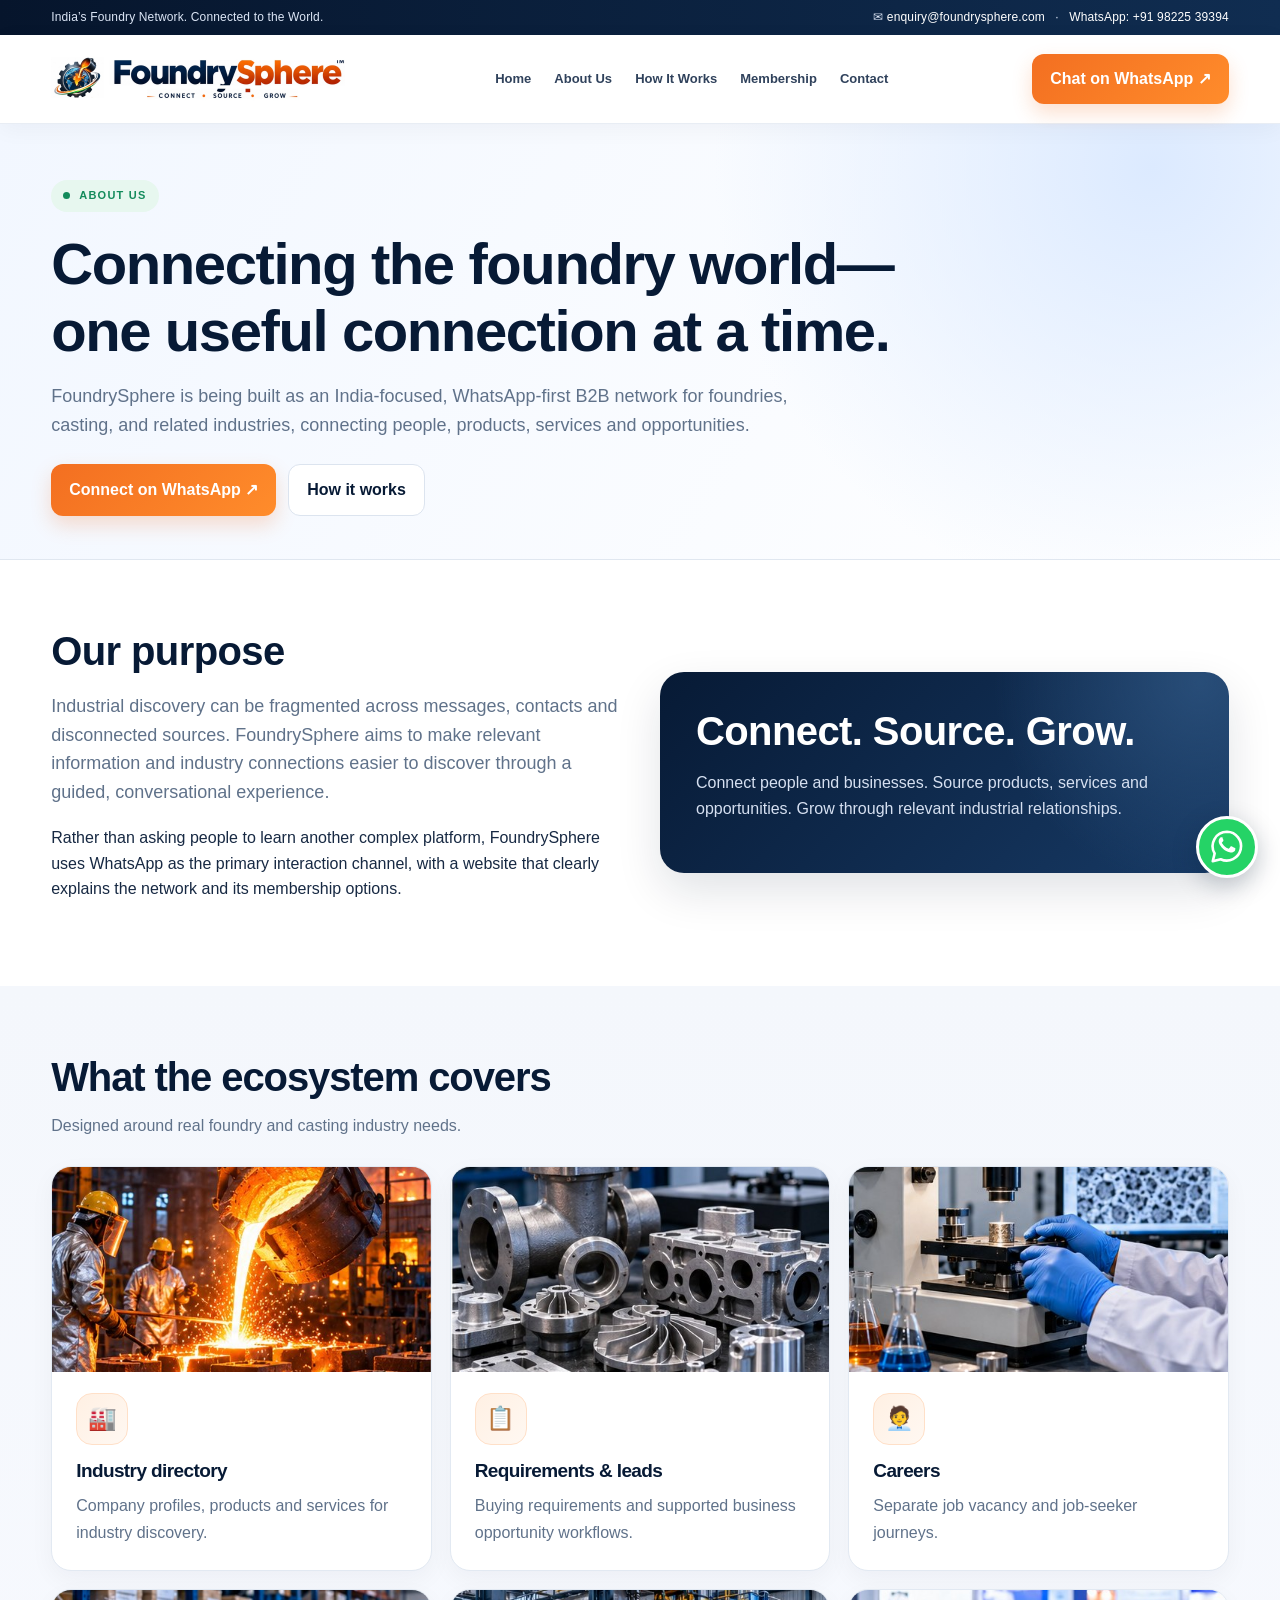
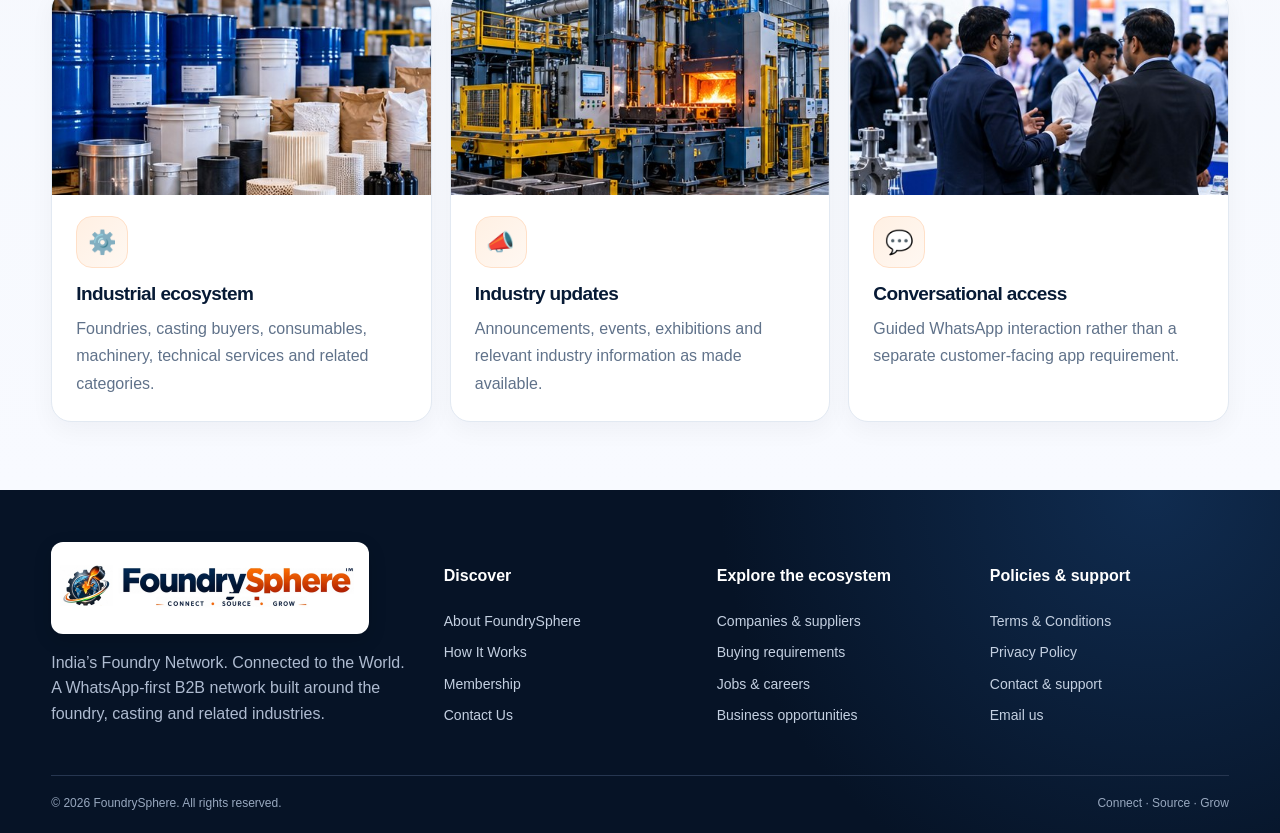
==== about.html @ cd58b41c "Add files via upload Upload website pages and styles" ====
<!doctype html>
<html lang="en">
<head>
<meta charset="utf-8"><meta name="viewport" content="width=device-width,initial-scale=1">
<meta name="theme-color" content="#0a1830">
<title>About Us | FoundrySphere</title><meta name="description" content="Learn about FoundrySphere’s purpose and WhatsApp-first industrial network."><link rel="stylesheet" href="styles.css"></head><body>
<div class="topline"><div class="wrap"><span>India’s Foundry Network. Connected to the World.</span><span>✉ <a href="mailto:enquiry@foundrysphere.com">enquiry@foundrysphere.com</a> &nbsp; · &nbsp; <a href="https://wa.me/919822539394" target="_blank" rel="noopener">WhatsApp: +91 98225 39394</a></span></div></div>
<header class="header"><div class="wrap navrow">
<a class="brand" href="index.html" aria-label="FoundrySphere home"><img class="brand-logo" src="assets/foundrysphere-header-logo.jpg" alt="FoundrySphere — Connect · Source · Grow"></a>
<button class="menu-toggle" aria-label="Open navigation menu" aria-expanded="false">☰ Menu</button>
<nav class="navlinks" aria-label="Main navigation">
<a href="index.html">Home</a><a href="about.html">About Us</a><a href="how-it-works.html">How It Works</a><a href="membership.html">Membership</a><a href="contact.html">Contact</a>
</nav><div class="navactions"><a class="button button-primary" href="https://wa.me/919822539394" target="_blank" rel="noopener">Chat on WhatsApp ↗</a></div>
</div></header>

<main><section class="page-hero"><div class="wrap"><span class="eyebrow">About us</span><h1>Connecting the foundry world—one useful connection at a time.</h1><p>FoundrySphere is being built as an India-focused, WhatsApp-first B2B network for foundries, casting, and related industries, connecting people, products, services and opportunities.</p><div class="hero-ctas"><a class="button button-primary" href="https://wa.me/919822539394" target="_blank" rel="noopener">Connect on WhatsApp ↗</a><a class="button button-light" href="how-it-works.html">How it works</a></div></div></section>
<section class="section"><div class="wrap split"><div><h2>Our purpose</h2><p class="section-intro">Industrial discovery can be fragmented across messages, contacts and disconnected sources. FoundrySphere aims to make relevant information and industry connections easier to discover through a guided, conversational experience.</p><p>Rather than asking people to learn another complex platform, FoundrySphere uses WhatsApp as the primary interaction channel, with a website that clearly explains the network and its membership options.</p></div><div class="callout"><h2>Connect. Source. Grow.</h2><p>Connect people and businesses. Source products, services and opportunities. Grow through relevant industrial relationships.</p></div></div></section>
<section class="section alt"><div class="wrap"><div class="section-head"><div><h2>What the ecosystem covers</h2><p>Designed around real foundry and casting industry needs.</p></div></div><div class="cards"><article class="card card-with-photo"><img class="card-photo" src="assets/category-foundry.jpg" alt="Foundry and casting production" loading="lazy"><div class="card-icon">🏭</div><h3>Industry directory</h3><p>Company profiles, products and services for industry discovery.</p></article><article class="card card-with-photo"><img class="card-photo" src="assets/category-castings.jpg" alt="Metal castings and industrial products" loading="lazy"><div class="card-icon">📋</div><h3>Requirements & leads</h3><p>Buying requirements and supported business opportunity workflows.</p></article><article class="card card-with-photo"><img class="card-photo" src="assets/category-laboratory.jpg" alt="Technical work in a laboratory" loading="lazy"><div class="card-icon">🧑‍💼</div><h3>Careers</h3><p>Separate job vacancy and job-seeker journeys.</p></article><article class="card card-with-photo"><img class="card-photo" src="assets/category-consumables.jpg" alt="Foundry consumables and industrial materials" loading="lazy"><div class="card-icon">⚙️</div><h3>Industrial ecosystem</h3><p>Foundries, casting buyers, consumables, machinery, technical services and related categories.</p></article><article class="card card-with-photo"><img class="card-photo" src="assets/category-machinery.jpg" alt="Modern foundry industry" loading="lazy"><div class="card-icon">📣</div><h3>Industry updates</h3><p>Announcements, events, exhibitions and relevant industry information as made available.</p></article><article class="card card-with-photo"><img class="card-photo" src="assets/category-networking.jpg" alt="Industry professionals meeting" loading="lazy"><div class="card-icon">💬</div><h3>Conversational access</h3><p>Guided WhatsApp interaction rather than a separate customer-facing app requirement.</p></article></div></div></section></main>

<footer class="footer"><div class="wrap"><div class="footer-grid">
<div><a class="brand" href="index.html"><img class="brand-logo brand-logo-footer" src="assets/foundrysphere-header-logo.jpg" alt="FoundrySphere — Connect · Source · Grow"></a><p>India’s Foundry Network. Connected to the World. A WhatsApp-first B2B network built around the foundry, casting and related industries.</p></div>
<div><h4>Discover</h4><div class="footer-links"><a href="about.html">About FoundrySphere</a><a href="how-it-works.html">How It Works</a><a href="membership.html">Membership</a><a href="contact.html">Contact Us</a></div></div>
<div><h4>Explore the ecosystem</h4><div class="footer-links"><a href="how-it-works.html#companies">Companies & suppliers</a><a href="how-it-works.html#requirements">Buying requirements</a><a href="how-it-works.html#jobs">Jobs & careers</a><a href="how-it-works.html#opportunities">Business opportunities</a></div></div>
<div><h4>Policies & support</h4><div class="footer-links"><a href="terms.html">Terms & Conditions</a><a href="privacy.html">Privacy Policy</a><a href="contact.html">Contact & support</a><a href="mailto:enquiry@foundrysphere.com">Email us</a></div></div>
</div><div class="footer-bottom"><span>© <span data-year>2026</span> FoundrySphere. All rights reserved.</span><span>Connect · Source · Grow</span></div></div></footer>
<script src="script.js"></script>
</body></html>
---- styles.css ----
:root{--navy:#0a1830;--navy2:#11284a;--orange:#f47721;--orange2:#ff9a3d;--ink:#1b2940;--muted:#65738a;--paper:#f5f7fb;--white:#fff;--line:#dfe6ef;--green:#138b5b;--shadow:0 18px 50px rgba(8,26,54,.12)}
*{box-sizing:border-box}html{scroll-behavior:smooth}body{margin:0;font-family:Inter,ui-sans-serif,system-ui,-apple-system,"Segoe UI",Arial,sans-serif;color:var(--ink);line-height:1.6;background:#fff}a{color:inherit;text-decoration:none}img{max-width:100%;display:block}button,.button{font:inherit;cursor:pointer;border:0;border-radius:999px;padding:12px 19px;font-weight:750;display:inline-flex;align-items:center;justify-content:center;gap:9px;transition:.2s}button:hover,.button:hover{transform:translateY(-1px)}.button-primary{background:var(--orange);color:#fff;box-shadow:0 8px 20px #f4772133}.button-dark{background:var(--navy);color:#fff}.button-light{border:1px solid #d5deea;color:var(--navy);background:#fff}.wrap{width:min(1160px,92%);margin:auto}.topline{background:var(--navy);color:#dce6f6;font-size:13px;padding:8px 0}.topline .wrap{display:flex;justify-content:space-between;gap:14px;flex-wrap:wrap}.topline a{color:#fff}.header{position:sticky;top:0;z-index:30;background:#ffffffee;backdrop-filter:blur(14px);border-bottom:1px solid #e8edf4}.navrow{min-height:78px;display:flex;align-items:center;justify-content:space-between;gap:24px}.brand{display:flex;align-items:center;gap:12px;min-width:220px}.brandmark{width:44px;height:44px;border-radius:13px;background:linear-gradient(135deg,var(--navy),#264b79);display:grid;place-items:center;color:#fff;font-size:22px;border:2px solid var(--orange);box-shadow:0 4px 12px #0a183022}.brandname{font-weight:900;font-size:22px;letter-spacing:-.7px;color:var(--navy);line-height:1.1}.brandname span{color:var(--orange)}.brandtag{font-size:10px;color:#69788c;letter-spacing:1.2px;font-weight:800;margin-top:5px}.navlinks{display:flex;align-items:center;gap:23px;font-size:14px;font-weight:700;color:#30425c}.navlinks a:hover,.navlinks a.active{color:var(--orange)}.navactions{display:flex;align-items:center;gap:10px}.menu-toggle{display:none;background:var(--paper);color:var(--navy);padding:10px 13px}.hero{padding:28px 0 64px;background:radial-gradient(circle at 5% 15%,#eaf2ff,transparent 35%),linear-gradient(180deg,#f8fbff,#fff)}.hero-banner{border-radius:24px;overflow:hidden;box-shadow:var(--shadow);background:var(--navy)}.hero-banner img{width:100%;aspect-ratio:2.2/1;object-fit:cover}.hero-copy{padding:42px 0 0;max-width:850px}.eyebrow{display:inline-flex;align-items:center;gap:9px;color:var(--green);background:#e7f7ef;padding:7px 12px;border-radius:99px;font-size:12px;letter-spacing:1.1px;font-weight:900;text-transform:uppercase}.eyebrow:before{content:"";width:7px;height:7px;background:var(--green);border-radius:50%}h1,h2,h3{line-height:1.16;letter-spacing:-.6px;color:var(--navy)}h1{font-size:clamp(36px,5vw,58px);margin:18px 0}h2{font-size:clamp(28px,3.5vw,40px);margin:0 0 13px}h3{font-size:21px;margin:0 0 10px}.hero-copy p,.section-intro{font-size:18px;color:var(--muted);max-width:760px}.hero-ctas{display:flex;gap:12px;flex-wrap:wrap;margin-top:24px}.section{padding:76px 0}.section.alt{background:var(--paper)}.section-head{display:flex;justify-content:space-between;align-items:end;gap:25px;margin-bottom:30px}.section-head p{max-width:670px;color:var(--muted);margin:0}.cards{display:grid;grid-template-columns:repeat(3,1fr);gap:18px}.card{border:1px solid var(--line);border-radius:18px;padding:25px;background:#fff;box-shadow:0 6px 24px #0a183008}.card p{color:var(--muted);margin:0}.card-icon{width:48px;height:48px;border-radius:14px;background:#fff1e6;color:var(--orange);display:grid;place-items:center;font-size:23px;margin-bottom:17px}.card .more{display:inline-block;color:var(--orange);font-weight:800;margin-top:17px}.steps{display:grid;grid-template-columns:repeat(4,1fr);gap:14px}.step{padding:23px;border-radius:17px;background:#fff;border:1px solid var(--line)}.stepno{width:34px;height:34px;border-radius:50%;display:grid;place-items:center;background:var(--navy);color:#fff;font-weight:900;margin-bottom:15px}.split{display:grid;grid-template-columns:1fr 1fr;gap:40px;align-items:center}.feature-list{list-style:none;padding:0;margin:20px 0;display:grid;gap:12px}.feature-list li{display:flex;gap:11px;align-items:flex-start}.tick{color:var(--green);font-weight:900}.callout{border-radius:22px;background:linear-gradient(135deg,var(--navy),#1d3c66);color:#fff;padding:36px;position:relative;overflow:hidden}.callout h2,.callout h3{color:#fff}.callout p{color:#d6e0f1}.callout .button{margin-top:12px}.pill-row{display:flex;gap:9px;flex-wrap:wrap;margin:20px 0}.pill{background:#edf2f8;border:1px solid #dfe6ef;border-radius:99px;padding:7px 12px;color:#354761;font-size:13px;font-weight:750}.page-hero{background:linear-gradient(135deg,#eff5ff,#fff);padding:58px 0 44px;border-bottom:1px solid var(--line)}.page-hero p{color:var(--muted);font-size:18px;max-width:760px}.content{max-width:900px;margin:auto;padding:52px 0 80px}.content h2{font-size:26px;margin-top:32px}.content h3{font-size:19px;margin-top:22px}.content p,.content li{color:#485970}.content li{margin:7px 0}.notice{background:#fff8ef;border:1px solid #ffdfbd;padding:16px 18px;border-radius:12px;color:#70441e}.contact-grid{display:grid;grid-template-columns:1.1fr .9fr;gap:24px}.form-card,.contact-card{border:1px solid var(--line);border-radius:18px;padding:26px;background:#fff}.field{display:grid;gap:7px;margin-bottom:16px}.field label{font-weight:750;font-size:14px;color:var(--navy)}.field input,.field textarea,.field select{font:inherit;border:1px solid #d5deea;border-radius:10px;padding:12px 13px;width:100%;background:#fff}.field textarea{min-height:125px;resize:vertical}.contact-item{padding:15px 0;border-bottom:1px solid var(--line)}.contact-item:last-child{border:0}.contact-item strong{display:block;color:var(--navy)}.footer{background:#071326;color:#d5dfef;padding:48px 0 20px}.footer-grid{display:grid;grid-template-columns:1.5fr 1fr 1fr 1fr;gap:30px}.footer h3,.footer h4{color:#fff}.footer p{color:#aebbd0}.footer-links{display:grid;gap:9px;font-size:14px}.footer-links a:hover{color:var(--orange2)}.footer-bottom{border-top:1px solid #263650;margin-top:32px;padding-top:18px;display:flex;justify-content:space-between;gap:15px;flex-wrap:wrap;font-size:12px;color:#98a8bf}.whatsapp-float{position:fixed;z-index:40;right:20px;bottom:20px;background:#128c58;color:#fff;border-radius:999px;padding:13px 17px;box-shadow:0 10px 30px #07132640;font-weight:850;display:flex;align-items:center;gap:9px}.whatsapp-float .wa-icon{width:25px;height:25px;border:2px solid #fff;border-radius:50%;display:grid;place-items:center;font-size:13px}.small{font-size:13px;color:var(--muted)}.price-note{font-size:13px;color:var(--muted);margin-top:15px}.legal-date{font-weight:750;color:var(--navy);margin:15px 0 24px}
@media(max-width:980px){.navlinks{gap:13px}.navactions .button-light{display:none}.cards{grid-template-columns:repeat(2,1fr)}.steps{grid-template-columns:repeat(2,1fr)}.footer-grid{grid-template-columns:repeat(2,1fr)}}
@media(max-width:760px){.topline .wrap{justify-content:center}.navrow{min-height:68px}.menu-toggle{display:inline-flex}.navlinks{display:none;position:absolute;left:0;right:0;top:68px;padding:18px 4%;background:#fff;border-bottom:1px solid var(--line);box-shadow:var(--shadow);flex-direction:column;align-items:stretch;gap:0}.navlinks.open{display:flex}.navlinks a{padding:12px 4px;border-bottom:1px solid #edf1f6}.navactions .button-primary{padding:10px 12px;font-size:12px}.brandname{font-size:19px}.brandmark{width:38px;height:38px}.brandtag{font-size:9px}.hero{padding-top:18px}.hero-banner{border-radius:14px}.hero-banner img{aspect-ratio:1.2/1;object-fit:cover}.hero-copy{padding-top:30px}.section{padding:55px 0}.section-head{display:block}.section-head .button{margin-top:15px}.cards,.steps,.split,.contact-grid{grid-template-columns:1fr}.card{padding:22px}.callout{padding:27px}.footer-grid{grid-template-columns:1fr 1fr;gap:22px}.whatsapp-float{right:12px;bottom:12px;padding:11px 13px}.whatsapp-float .wa-label{display:none}.content{padding:35px 0 60px}.page-hero{padding:42px 0 32px}}
@media(prefers-reduced-motion:reduce){html{scroll-behavior:auto}*{transition:none!important}}


/* FoundrySphere visual refinement — preserves approved copy, policy text and workflows */
:root{--navy:#071a35;--navy2:#0d2b50;--orange:#f36f21;--orange2:#ff9b3c;--ink:#172943;--muted:#60728a;--paper:#f3f6fb;--line:#e0e7f0;--shadow:0 18px 48px rgba(7,26,53,.11)}
body{font-family:Inter,"Segoe UI",Arial,sans-serif;background:#fff;color:var(--ink)}
.wrap{width:min(1200px,92%)}
.topline{background:linear-gradient(90deg,#06152c,#102d51);font-size:12px;letter-spacing:.15px}
.header{background:rgba(255,255,255,.96);box-shadow:0 5px 22px rgba(7,26,53,.045)}
.navrow{min-height:86px;gap:22px}
.brand{min-width:190px;gap:0}
.brand-logo{display:block;width:190px;height:78px;object-fit:contain;object-position:left center;background:#fff}
.brand-logo-footer{width:210px;height:92px;border-radius:8px;margin-bottom:12px}
.navlinks{gap:clamp(12px,1.8vw,25px);font-size:13px}
.navlinks a{position:relative;padding:9px 0}
.navlinks a:hover:after,.navlinks a.active:after{content:"";height:3px;border-radius:4px;background:var(--orange);position:absolute;bottom:0;left:0;right:0}
.button{border-radius:12px;padding:12px 18px;box-shadow:none}
.button-primary{background:linear-gradient(135deg,#f36f21,#ff8c2b);box-shadow:0 9px 20px rgba(243,111,33,.22)}
.button-primary:hover{box-shadow:0 13px 25px rgba(243,111,33,.3)}
.button-light{background:#fff;border-color:#dce4ef}
.hero{padding:26px 0 36px;background:radial-gradient(ellipse at 10% 0%,#e8f1ff 0,transparent 43%),linear-gradient(180deg,#f7faff 0%,#fff 100%)}
.hero-banner{max-width:980px;margin:0 auto;border-radius:20px;overflow:hidden;background:#06152b;box-shadow:0 22px 55px rgba(7,26,53,.17);border:1px solid rgba(255,255,255,.8)}
.hero-banner img{width:100%;height:auto;aspect-ratio:auto;object-fit:contain;max-height:none}
.hero-copy{max-width:940px;margin:0 auto;padding:38px 0 4px}
.hero-copy h1{max-width:850px;font-size:clamp(34px,4.6vw,56px);letter-spacing:-1.6px}
.hero-copy p{max-width:820px;line-height:1.75}
.eyebrow{font-size:11px;letter-spacing:1.25px}
.section{padding:68px 0}
.section.alt{background:linear-gradient(180deg,#f4f7fc,#f8faff)}
.section-head{margin-bottom:27px}
.section-head h2,.dashboard-heading h2{letter-spacing:-1.1px}
.cards{gap:18px}
.card{position:relative;border-radius:20px;padding:26px;border-color:#e2e9f2;box-shadow:0 8px 25px rgba(7,26,53,.045);transition:transform .22s ease,box-shadow .22s ease,border-color .22s ease}
.card:hover{transform:translateY(-4px);box-shadow:0 17px 34px rgba(7,26,53,.10);border-color:#f5bd94}
.card-icon{width:52px;height:52px;border-radius:16px;background:linear-gradient(135deg,#fff0e3,#fff8f2);border:1px solid #ffe0c8}
.card h3{font-size:19px}
.card p{line-height:1.7}
.quick-dashboard{padding:62px 0 70px;background:#fff}
.dashboard-heading{display:flex;align-items:end;justify-content:space-between;gap:28px;margin-bottom:27px}
.dashboard-heading h2{font-size:clamp(28px,3.4vw,40px);margin:13px 0 10px}
.dashboard-heading p{color:var(--muted);max-width:720px;margin:0;line-height:1.7}
.dashboard-grid{display:grid;grid-template-columns:repeat(3,minmax(0,1fr));gap:16px}
.dashboard-tile{min-height:170px;position:relative;display:flex;flex-direction:column;align-items:flex-start;justify-content:flex-start;padding:23px;border:1px solid #e1e8f2;border-radius:18px;background:linear-gradient(145deg,#fff,#f9fbff);box-shadow:0 8px 22px rgba(7,26,53,.045);transition:transform .2s ease,box-shadow .2s ease,border-color .2s ease;overflow:hidden}
.dashboard-tile:before{content:"";position:absolute;left:0;top:0;bottom:0;width:4px;background:var(--orange);opacity:.9}
.dashboard-tile:hover{transform:translateY(-4px);box-shadow:0 17px 32px rgba(7,26,53,.1);border-color:#f6bd94}
.tile-featured{background:linear-gradient(135deg,#0a1c38,#173e69);border-color:#173e69;color:#fff}
.tile-featured .tile-title{color:#fff}.tile-featured .tile-sub{color:#c8d8ee}.tile-featured .tile-icon{background:#ffffff1b;color:#ff9a3d;border-color:#ffffff28}
.tile-icon{width:42px;height:42px;border-radius:13px;display:grid;place-items:center;background:#fff0e4;color:#e96416;border:1px solid #ffdfc5;font-size:25px;font-weight:800;margin-bottom:16px}
.tile-title{font-size:17px;font-weight:850;color:var(--navy);line-height:1.3;padding-right:20px}
.tile-sub{font-size:13px;color:var(--muted);margin-top:7px;line-height:1.45}
.tile-arrow{position:absolute;right:19px;top:21px;font-size:18px;color:var(--orange);font-weight:900}
.pill{background:#fff;border-color:#e1e8f1}
.callout{border-radius:24px;box-shadow:0 18px 45px rgba(7,26,53,.12);background:radial-gradient(circle at 95% 5%,#284d78 0,transparent 36%),linear-gradient(135deg,#071a35,#173a65)}
.page-hero{background:radial-gradient(circle at 90% 10%,#dceaff,transparent 36%),linear-gradient(120deg,#f2f7ff,#fff);padding:56px 0 43px}
.page-hero h1{max-width:900px;letter-spacing:-1.4px}
.content{max-width:940px}
.content h2{padding-top:8px}
.form-card,.contact-card{border-radius:20px;box-shadow:0 10px 30px rgba(7,26,53,.055)}
.field input,.field textarea,.field select{border-color:#dbe4ef;border-radius:12px}
.footer{background:radial-gradient(circle at 90% 0%,#102c50,transparent 36%),#061326;padding-top:52px}
.footer-grid{gap:34px}
.footer-links a{color:#c4d0e1}
.whatsapp-float{border-radius:15px;box-shadow:0 12px 30px rgba(7,26,53,.25)}
@media(max-width:980px){.brand-logo{width:160px;height:72px}.navrow{gap:14px}.dashboard-grid{grid-template-columns:repeat(2,minmax(0,1fr))}.hero-banner{max-width:900px}}
@media(max-width:760px){.topline .wrap{gap:5px}.topline .wrap span:last-child{font-size:11px;text-align:center}.navrow{min-height:72px}.brand{min-width:0}.brand-logo{width:142px;height:62px}.menu-toggle{border-radius:10px}.navactions .button-primary{padding:10px 11px;font-size:11px}.hero{padding:16px 0 26px}.hero-banner{width:100%;border-radius:12px}.hero-banner img{width:100%;height:auto;object-fit:contain}.hero-copy{padding-top:27px}.hero-copy h1{font-size:clamp(31px,8vw,42px)}.hero-copy p{font-size:16px}.quick-dashboard{padding:44px 0}.dashboard-heading{display:block}.dashboard-heading .button{margin-top:18px}.dashboard-grid{grid-template-columns:1fr;gap:12px}.dashboard-tile{min-height:142px;padding:20px}.section{padding:48px 0}.cards{grid-template-columns:1fr}.page-hero{padding:39px 0 30px}.brand-logo-footer{width:180px;height:78px}}
@media(max-width:420px){.navactions .button-primary{max-width:105px;white-space:normal;line-height:1.2}.brand-logo{width:125px;height:58px}.menu-toggle{font-size:12px;padding:9px 10px}.dashboard-heading h2{font-size:29px}}
@media(prefers-reduced-motion:reduce){.card,.dashboard-tile{transition:none}}


/* V3 visual direction: compact approved banner, visual category cards, clear WhatsApp CTA */
.brand-logo{width:220px;height:70px;object-fit:contain;object-position:left center;background:#fff}
.brand-logo-footer{width:250px;height:84px;object-position:left center}
.hero{padding:18px 0 28px}
.hero-banner{width:fit-content;max-width:100%;margin:0 auto;border-radius:18px;display:flex;justify-content:center;align-items:center;background:transparent;border:0;box-shadow:0 16px 38px rgba(7,26,53,.14)}
.hero-banner img{display:block;width:auto;height:auto;max-width:100%;max-height:370px;aspect-ratio:auto;object-fit:contain;border-radius:18px}
.hero-copy{padding-top:30px}
.card-with-photo{padding:0 0 24px;overflow:hidden}
.card-photo{width:100%;height:178px;object-fit:cover;display:block;margin:0 0 21px}
.card-with-photo .card-icon,.card-with-photo h3,.card-with-photo p,.card-with-photo .more{margin-left:24px;margin-right:24px}
.card-with-photo .card-icon{margin-bottom:15px}
.card-with-photo h3{margin-top:0}
.card-with-photo p{margin-bottom:0}
.card-with-photo .more{margin-top:16px}
.section:nth-of-type(2) .card-photo{height:180px}
.whatsapp-float{background:#087f4d;border:2px solid rgba(255,255,255,.95);border-radius:999px;padding:14px 20px;gap:11px;min-height:58px;box-shadow:0 14px 34px rgba(5,76,48,.34);font-size:15px;letter-spacing:.1px;animation:wa-glow 2.8s ease-in-out infinite}
.whatsapp-float:hover{background:#066c41;transform:translateY(-3px) scale(1.015)}
.whatsapp-float .wa-icon{width:31px;height:31px;border:0;display:grid;place-items:center}
.whatsapp-float .wa-icon svg{width:30px;height:30px;display:block}
.whatsapp-float .wa-label{display:inline}
@keyframes wa-glow{0%,100%{box-shadow:0 14px 34px rgba(5,76,48,.30)}50%{box-shadow:0 14px 38px rgba(5,76,48,.48),0 0 0 6px rgba(18,140,88,.10)}}
@media(max-width:980px){.brand-logo{width:190px;height:66px}.hero-banner img{max-height:330px}.card-photo{height:160px}}
@media(max-width:760px){.brand-logo{width:145px;height:58px}.brand-logo-footer{width:205px;height:76px}.hero-banner{width:100%;max-width:100%;border-radius:12px;box-shadow:0 10px 24px rgba(7,26,53,.13)}.hero-banner img{max-height:230px;max-width:100%;border-radius:12px}.card-photo{height:195px}.whatsapp-float{right:12px;bottom:12px;min-height:54px;padding:10px 16px;gap:8px}.whatsapp-float .wa-icon{width:28px;height:28px}.whatsapp-float .wa-icon svg{width:27px;height:27px}.whatsapp-float .wa-label{display:inline;font-size:13px}}
@media(max-width:400px){.whatsapp-float{right:8px;bottom:8px;padding:9px 12px}.whatsapp-float .wa-label{font-size:12px}.hero-banner img{max-height:205px}}
@media(prefers-reduced-motion:reduce){.whatsapp-float{animation:none}}


/* V4: full-bleed industrial banner, larger approved wordmark, clear join categories, contact map and international phone entry */
.brand-logo{width:250px;height:74px;object-fit:contain;object-position:left center;background:transparent}
.brand-logo-footer{width:255px;height:82px}
.navrow{min-height:88px}
.brand{min-width:250px}
.hero{padding:0 0 42px;background:linear-gradient(180deg,#eaf2ff 0%,#fff 100%);overflow:hidden}
.hero>.wrap{width:100%;max-width:none}
.hero-banner{width:100%;max-width:none;margin:0;border-radius:0;box-shadow:none;border:0;background:#06152b;position:relative;overflow:hidden;min-height:clamp(300px,32vw,450px);display:flex;align-items:center;justify-content:center}
.hero-banner:before{content:"";position:absolute;inset:-18px;background:url("assets/foundrysphere-final-banner.png") center 48%/cover no-repeat;filter:blur(13px) brightness(.48);transform:scale(1.04)}
.hero-banner img{position:relative;z-index:1;width:auto;height:auto;max-width:min(100%,1100px);max-height:clamp(300px,32vw,450px);object-fit:contain;border-radius:0;filter:drop-shadow(0 12px 26px rgba(0,0,0,.22))}
.hero-copy{width:min(940px,92%);padding:38px 0 4px}
.card-photo{height:205px;object-position:center}
/* Make the Who can join section easy to notice without changing its wording */
main>section:nth-of-type(5) .section-head h2{font-size:clamp(32px,4vw,44px)}
main>section:nth-of-type(5){background:linear-gradient(135deg,#f2f7ff 0%,#fff8f1 100%);border-top:1px solid #e4ebf5;border-bottom:1px solid #e4ebf5}
main>section:nth-of-type(5) .card{border-top:4px solid var(--orange);box-shadow:0 16px 36px rgba(7,26,53,.09)}
main>section:nth-of-type(5) .card-photo{height:225px}
.phone-row{display:grid;grid-template-columns:minmax(170px,.78fr) minmax(0,1.22fr);gap:10px}
.phone-row select,.phone-row input{min-width:0}
.map-frame{margin-top:14px;border:1px solid var(--line);border-radius:14px;overflow:hidden;box-shadow:0 8px 24px rgba(7,26,53,.09)}
.map-frame iframe{display:block;width:100%;height:260px;border:0}
/* Keep one WhatsApp action per page in the shared header; remove the repeated floating bottom action. */
.whatsapp-float{display:none!important}
@media(max-width:980px){.brand{min-width:205px}.brand-logo{width:215px;height:68px}.hero-banner{min-height:clamp(260px,36vw,360px)}.hero-banner img{max-height:clamp(260px,36vw,360px)}}
@media(max-width:760px){.navrow{min-height:74px}.brand{min-width:0}.brand-logo{width:165px;height:58px}.brand-logo-footer{width:220px;height:70px}.hero{padding-bottom:30px}.hero-banner{min-height:230px}.hero-banner img{max-height:230px;max-width:96%}.hero-copy{padding-top:26px}.card-photo,main>section:nth-of-type(5) .card-photo{height:190px}.phone-row{grid-template-columns:1fr;gap:8px}.phone-row select,.phone-row input{width:100%}.map-frame iframe{height:230px}.navactions .button-primary{white-space:nowrap}}
@media(max-width:420px){.brand-logo{width:138px;height:54px}.navactions .button-primary{font-size:10px;padding:9px 10px}.hero-banner{min-height:195px}.hero-banner img{max-height:195px}}

/* V5 — only the four user-approved visual refinements; all page copy and workflows remain unchanged. */
/* Sharper foundry/casting side imagery, with the approved banner kept untouched in the foreground. */
.hero-banner{isolation:isolate;min-height:clamp(300px,32vw,450px);background:#06152b}
.hero-banner:before,.hero-banner:after{content:"";position:absolute;top:0;bottom:0;width:50%;z-index:0;filter:none;transform:none;opacity:1}
.hero-banner:before{left:0;right:auto;background:linear-gradient(90deg,rgba(4,15,30,.18),rgba(4,15,30,.60)),url("assets/banner-side-foundry.jpg") center/cover no-repeat}
.hero-banner:after{left:auto;right:0;background:linear-gradient(270deg,rgba(4,15,30,.18),rgba(4,15,30,.60)),url("assets/banner-side-castings.jpg") center/cover no-repeat}
.hero-banner img{z-index:2;max-width:min(100%,1100px);max-height:clamp(300px,32vw,450px);filter:drop-shadow(0 8px 18px rgba(0,0,0,.14))}
/* Larger official horizontal logo so the tagline remains legible in both header and footer. */
.brand-logo{width:300px;height:82px;object-fit:contain;object-position:left center;background:transparent}
.brand-logo-footer{width:300px;height:82px;margin-bottom:14px;border-radius:0}
.footer .brand{display:flex;width:fit-content;min-width:0;background:#fff;border-radius:12px;padding:5px 9px;box-shadow:0 6px 18px rgba(0,0,0,.15);margin-bottom:14px}
.footer .brand-logo-footer{margin:0}
/* A compact, recognizable WhatsApp-green icon replaces any oversized floating chat pill. */
.whatsapp-float{display:flex!important;position:fixed;right:22px;bottom:22px;z-index:45;width:62px;height:62px;padding:0;border-radius:50%;background:#25D366;color:#fff;border:3px solid #fff;box-shadow:0 8px 24px rgba(7,26,53,.25);align-items:center;justify-content:center;gap:0;font-size:0;line-height:0;animation:none}
.whatsapp-float:hover{background:#128C7E;transform:translateY(-2px)}
.whatsapp-float .wa-icon{width:38px;height:38px;border:0;display:grid;place-items:center}
.whatsapp-float .wa-icon svg{width:38px;height:38px;display:block}
.whatsapp-float .wa-label{display:none!important}
@media(max-width:980px){.brand-logo{width:255px;height:74px}.brand-logo-footer{width:270px;height:76px}.hero-banner{min-height:clamp(260px,36vw,360px)}.hero-banner img{max-height:clamp(260px,36vw,360px)}}
@media(max-width:760px){.brand-logo{width:175px;height:60px}.brand-logo-footer{width:235px;height:68px}.footer .brand{padding:4px 7px}.hero-banner{min-height:230px}.hero-banner img{max-height:230px;max-width:96%}.whatsapp-float{right:13px;bottom:13px;width:56px;height:56px}.whatsapp-float .wa-icon,.whatsapp-float .wa-icon svg{width:34px;height:34px}}
@media(max-width:420px){.brand-logo{width:150px;height:54px}.brand-logo-footer{width:210px;height:62px}.hero-banner{min-height:195px}.hero-banner img{max-height:195px}}


/* V6: add relevant visuals only to the three requested How It Works sections. */
.how-visual-card{padding:0 0 25px;overflow:hidden}
.how-visual-card .how-section-photo{width:100%;height:205px;object-fit:cover;object-position:center;display:block;margin:0 0 22px}
.how-visual-card .card-icon,.how-visual-card h3,.how-visual-card p{margin-left:25px;margin-right:25px}
.opportunity-visual{grid-template-columns:1.15fr .85fr;gap:38px}
.opportunity-photo{width:100%;height:300px;object-fit:cover;object-position:center;border-radius:20px;box-shadow:0 14px 36px rgba(7,26,53,.14);border:1px solid var(--line)}
/* Full-width approved banner: preserve its original proportions and remove side-fill imagery. */
.hero-banner{position:relative;left:50%;transform:translateX(-50%);width:100vw;max-width:100vw;min-height:0;height:auto;display:block;overflow:hidden;border-radius:0;background:transparent;box-shadow:none;border:0}
.hero-banner:before,.hero-banner:after{content:none!important;display:none!important}
.hero-banner img{position:relative;display:block;width:100%;max-width:none;height:auto;max-height:none;aspect-ratio:auto;object-fit:contain;object-position:center;border-radius:0;filter:none;z-index:1}
@media(max-width:760px){.how-visual-card .how-section-photo{height:190px}.opportunity-visual{grid-template-columns:1fr;gap:22px}.opportunity-photo{height:220px}.hero-banner{min-height:0;height:auto}.hero-banner img{width:100%;max-width:none;max-height:none;height:auto;object-fit:contain}}


/* Preview V7: relevant images on all six homepage category tiles; preserve full approved banner at natural aspect ratio. */
.dashboard-tile{padding-top:0;min-height:260px}
.dashboard-photo{display:block;width:calc(100% + 46px);max-width:none;height:112px;object-fit:cover;object-position:center;margin:0 -23px 18px;border-radius:17px 17px 0 0}
.dashboard-tile .tile-icon{margin-bottom:10px}
.tile-featured .dashboard-photo{filter:saturate(1.05)}
.hero-banner img{display:block;width:100%;height:auto;max-width:none;max-height:none;aspect-ratio:auto;object-fit:contain;object-position:center}
@media(max-width:760px){.dashboard-tile{min-height:240px;padding-top:0}.dashboard-photo{width:calc(100% + 40px);height:100px;margin:0 -20px 15px}.hero-banner img{width:100%;height:auto;max-height:none;object-fit:contain}}

/* V8 — user-approved homepage-only refinement: compact centered banner with crisp foundry side fills; uniform light-blue category cards. Other page content and assets remain unchanged. */
.hero-banner{
  position:relative;isolation:isolate;left:50%;transform:translateX(-50%);
  width:100vw;max-width:100vw;height:330px;min-height:330px;
  display:flex;align-items:center;justify-content:center;overflow:hidden;
  border:0;border-radius:0;background:#07182c;box-shadow:none;
}
.hero-banner:before,.hero-banner:after{
  content:""!important;display:block!important;position:absolute;top:0;bottom:0;width:50%;z-index:0;
  filter:none;transform:none;opacity:1;
}
.hero-banner:before{
  left:0;right:auto;
  background:linear-gradient(90deg,rgba(4,15,30,.12),rgba(4,15,30,.55)),url("assets/banner-side-foundry.jpg") center/cover no-repeat;
}
.hero-banner:after{
  left:auto;right:0;
  background:linear-gradient(270deg,rgba(4,15,30,.12),rgba(4,15,30,.55)),url("assets/banner-side-castings.jpg") center/cover no-repeat;
}
.hero-banner img{
  position:relative;z-index:2;display:block;width:auto;height:100%;max-width:100%;max-height:100%;
  aspect-ratio:auto;object-fit:contain;object-position:center;border-radius:0;filter:none;
}
.dashboard-tile,.dashboard-tile.tile-featured{
  background:linear-gradient(145deg,#eff7ff 0%,#e4f0ff 100%);
  color:var(--ink);border-color:#d3e4f7;
  box-shadow:0 8px 22px rgba(7,26,53,.06);
}
.dashboard-tile .tile-title,.dashboard-tile.tile-featured .tile-title{color:var(--navy)}
.dashboard-tile .tile-sub,.dashboard-tile.tile-featured .tile-sub{color:#4d6380}
.dashboard-tile .tile-icon,.dashboard-tile.tile-featured .tile-icon{
  background:#fff1e6;color:var(--orange);border-color:#ffdec6;
}
.dashboard-tile:hover,.dashboard-tile.tile-featured:hover{border-color:#f6bd94;box-shadow:0 17px 32px rgba(7,26,53,.10)}
@media(max-width:980px){.hero-banner{height:300px;min-height:300px}}
@media(max-width:760px){
  .hero-banner{height:210px;min-height:210px}
  .hero-banner img{width:auto;height:100%;max-width:100%;max-height:100%;object-fit:contain}
}
@media(max-width:420px){.hero-banner{height:190px;min-height:190px}}
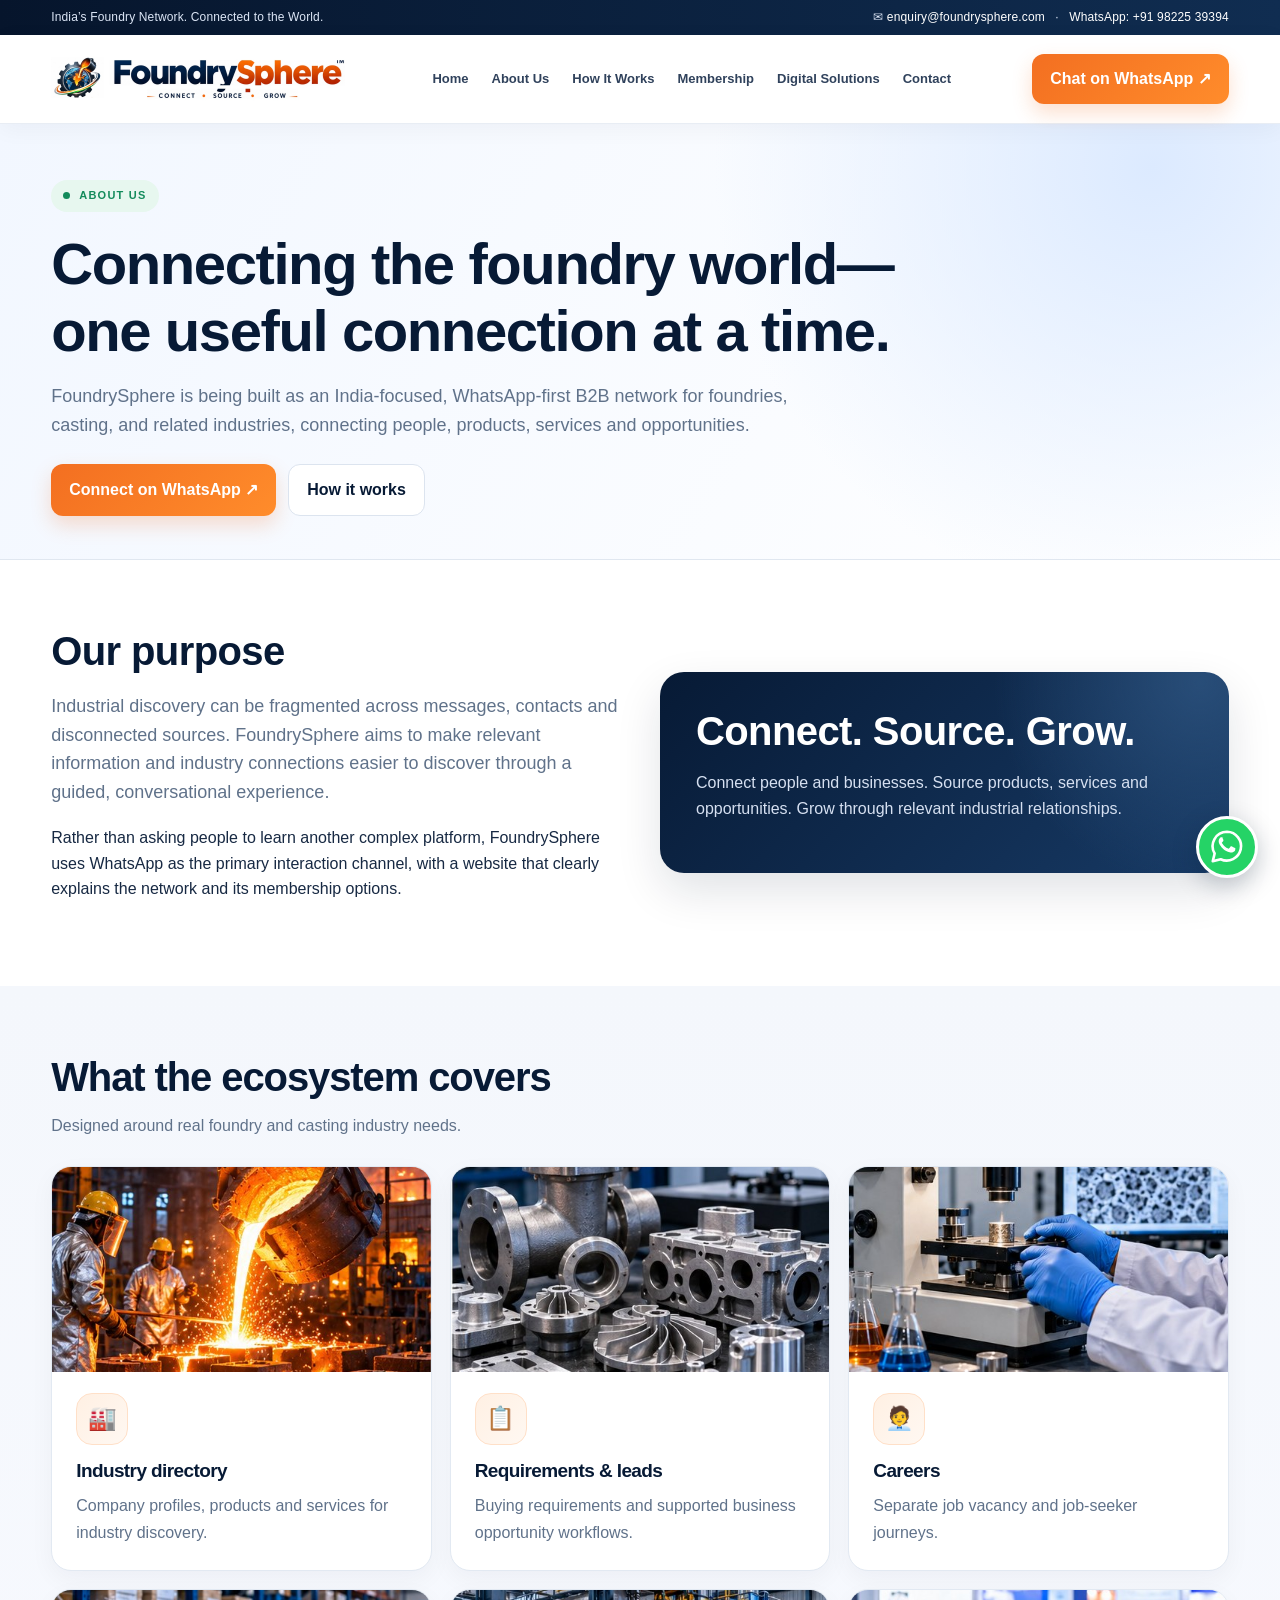
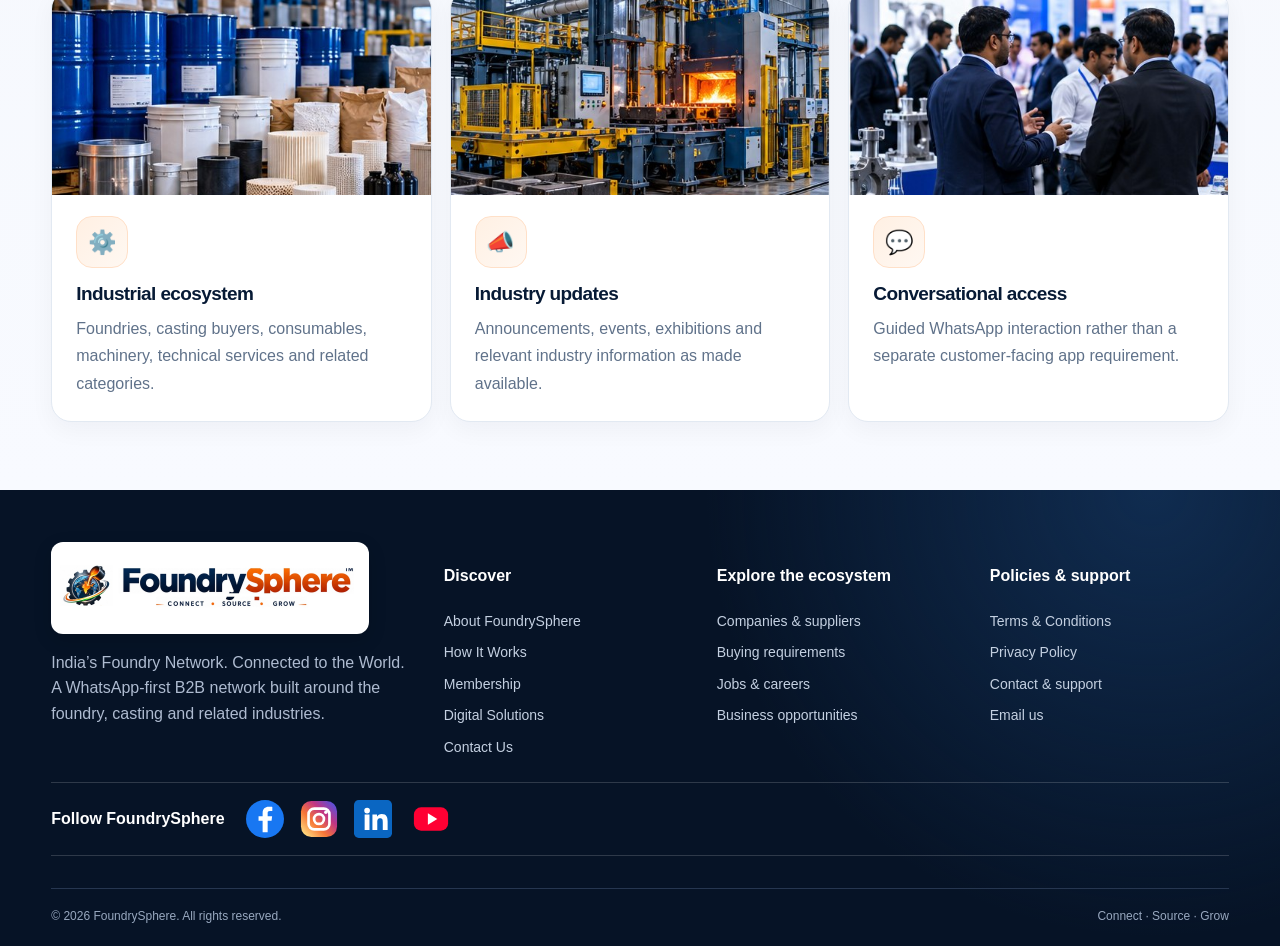
==== commit 49f7dc75: "Add Digital Solutions navigation and footer link" ====
--- a/about.html
+++ b/about.html
@@ -9,7 +9,7 @@
 <a class="brand" href="index.html" aria-label="FoundrySphere home"><img class="brand-logo" src="assets/foundrysphere-header-logo.jpg" alt="FoundrySphere — Connect · Source · Grow"></a>
 <button class="menu-toggle" aria-label="Open navigation menu" aria-expanded="false">☰ Menu</button>
 <nav class="navlinks" aria-label="Main navigation">
-<a href="index.html">Home</a><a href="about.html">About Us</a><a href="how-it-works.html">How It Works</a><a href="membership.html">Membership</a><a href="contact.html">Contact</a>
+<a href="index.html">Home</a><a href="about.html">About Us</a><a href="how-it-works.html">How It Works</a><a href="membership.html">Membership</a><a href="digital-solutions.html">Digital Solutions</a><a href="contact.html">Contact</a>
 </nav><div class="navactions"><a class="button button-primary" href="https://wa.me/919822539394" target="_blank" rel="noopener">Chat on WhatsApp ↗</a></div>
 </div></header>
 
@@ -19,7 +19,7 @@
 
 <footer class="footer"><div class="wrap"><div class="footer-grid">
 <div><a class="brand" href="index.html"><img class="brand-logo brand-logo-footer" src="assets/foundrysphere-header-logo.jpg" alt="FoundrySphere — Connect · Source · Grow"></a><p>India’s Foundry Network. Connected to the World. A WhatsApp-first B2B network built around the foundry, casting and related industries.</p></div>
-<div><h4>Discover</h4><div class="footer-links"><a href="about.html">About FoundrySphere</a><a href="how-it-works.html">How It Works</a><a href="membership.html">Membership</a><a href="contact.html">Contact Us</a></div></div>
+<div><h4>Discover</h4><div class="footer-links"><a href="about.html">About FoundrySphere</a><a href="how-it-works.html">How It Works</a><a href="membership.html">Membership</a><a href="digital-solutions.html">Digital Solutions</a><a href="contact.html">Contact Us</a></div></div>
 <div><h4>Explore the ecosystem</h4><div class="footer-links"><a href="how-it-works.html#companies">Companies & suppliers</a><a href="how-it-works.html#requirements">Buying requirements</a><a href="how-it-works.html#jobs">Jobs & careers</a><a href="how-it-works.html#opportunities">Business opportunities</a></div></div>
 <div><h4>Policies & support</h4><div class="footer-links"><a href="terms.html">Terms & Conditions</a><a href="privacy.html">Privacy Policy</a><a href="contact.html">Contact & support</a><a href="mailto:enquiry@foundrysphere.com">Email us</a></div></div>
 </div><div class="footer-bottom"><span>© <span data-year>2026</span> FoundrySphere. All rights reserved.</span><span>Connect · Source · Grow</span></div></div></footer>
--- a/styles.css
+++ b/styles.css
@@ -210,3 +210,33 @@
   .hero-banner img{width:auto;height:100%;max-width:100%;max-height:100%;object-fit:contain}
 }
 @media(max-width:420px){.hero-banner{height:190px;min-height:190px}}
+
+
+/* Social links: compact, consistent footer row across all website pages. */
+.footer-social{display:flex;flex-wrap:wrap;align-items:center;gap:10px;margin:24px 0 18px;padding:16px 0;border-top:1px solid rgba(255,255,255,.16);border-bottom:1px solid rgba(255,255,255,.16)}
+.footer-social-label{font-weight:700;color:#fff;margin-right:8px}
+.footer-social a{display:inline-flex;align-items:center;gap:7px;padding:8px 12px;border:1px solid rgba(255,255,255,.25);border-radius:999px;color:#eaf2ff;text-decoration:none;font-size:.92rem;transition:background .18s ease,border-color .18s ease}
+.footer-social a:hover,.footer-social a:focus-visible{background:rgba(255,255,255,.12);border-color:#ff7a32;color:#fff;outline-offset:3px}
+.footer-social a svg{width:17px;height:17px;flex:none;fill:currentColor}
+@media(max-width:600px){.footer-social{gap:8px}.footer-social-label{width:100%;margin-bottom:2px}.footer-social a{padding:7px 10px;font-size:.88rem}}
+
+
+/* Social footer refinement: icon-only circular buttons, with accessible labels and hover titles. */
+.footer-social{gap:12px}
+.footer-social a{width:44px;height:44px;padding:0;justify-content:center;border-radius:50%;font-size:0;gap:0;color:#fff;background:rgba(255,255,255,.04);border-color:rgba(255,255,255,.28)}
+.footer-social a svg{width:20px;height:20px}
+.footer-social a[aria-label*="Facebook"] svg{fill:currentColor}
+.footer-social a[aria-label*="YouTube"] svg{width:21px;height:21px}
+.footer-social a:hover,.footer-social a:focus-visible{background:#ff7628;border-color:#ff7628;color:#fff;transform:translateY(-2px)}
+@media(max-width:600px){.footer-social{gap:10px}.footer-social a{width:42px;height:42px;padding:0;font-size:0}}
+
+
+/* Official-colour social brand marks — no recolouring or text inside the icons. */
+.footer-social{display:flex;flex-wrap:wrap;align-items:center;gap:14px}
+.footer-social-label{font-weight:700;color:#fff;margin-right:6px}
+.footer-social a{display:inline-flex;align-items:center;justify-content:center;width:40px;height:40px;padding:0;border:0;border-radius:8px;background:transparent;text-decoration:none;transition:transform .18s ease,filter .18s ease}
+.footer-social a svg{display:block;width:38px;height:38px;flex:none;fill:initial}
+.footer-social a[aria-label*="YouTube"]{width:48px}
+.footer-social a[aria-label*="YouTube"] svg{width:48px;height:36px}
+.footer-social a:hover,.footer-social a:focus-visible{background:transparent;filter:brightness(1.08);transform:translateY(-2px);outline:2px solid #ff7628;outline-offset:3px}
+@media(max-width:600px){.footer-social{gap:12px}.footer-social-label{width:100%;margin-bottom:4px}.footer-social a,.footer-social a svg{width:36px;height:36px}}
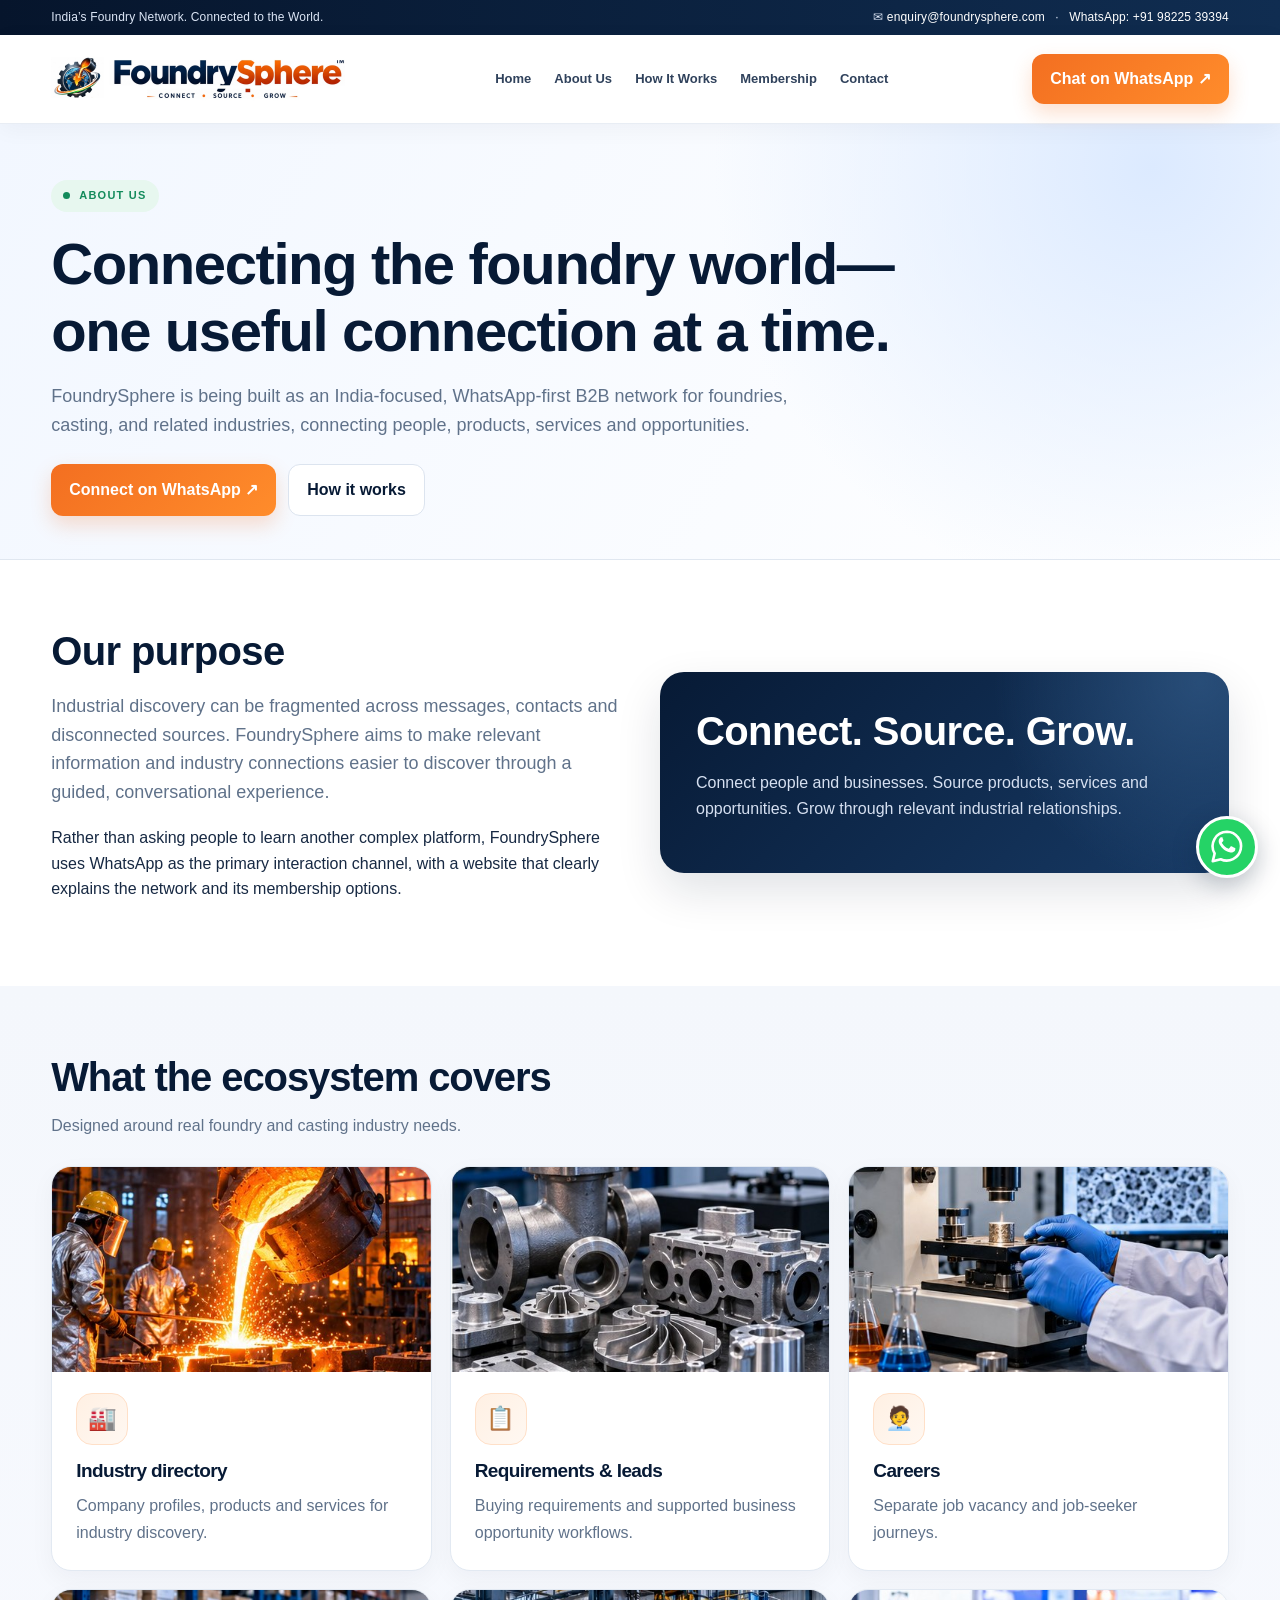
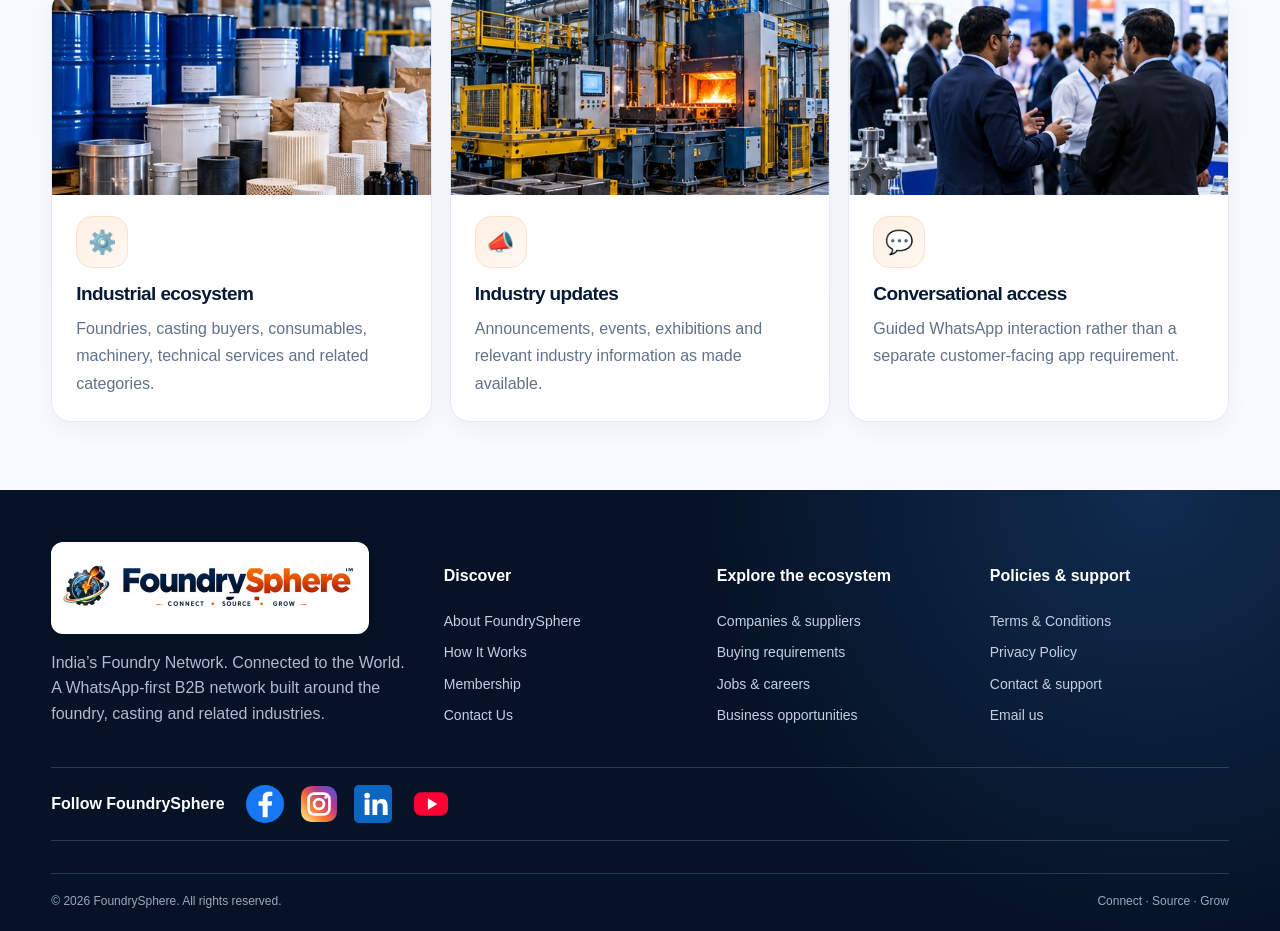
==== commit e4d65622: "Preserve existing about.html page unchanged" ====
--- a/about.html
+++ b/about.html
@@ -9,7 +9,7 @@
 <a class="brand" href="index.html" aria-label="FoundrySphere home"><img class="brand-logo" src="assets/foundrysphere-header-logo.jpg" alt="FoundrySphere — Connect · Source · Grow"></a>
 <button class="menu-toggle" aria-label="Open navigation menu" aria-expanded="false">☰ Menu</button>
 <nav class="navlinks" aria-label="Main navigation">
-<a href="index.html">Home</a><a href="about.html">About Us</a><a href="how-it-works.html">How It Works</a><a href="membership.html">Membership</a><a href="digital-solutions.html">Digital Solutions</a><a href="contact.html">Contact</a>
+<a href="index.html">Home</a><a href="about.html">About Us</a><a href="how-it-works.html">How It Works</a><a href="membership.html">Membership</a><a href="contact.html">Contact</a>
 </nav><div class="navactions"><a class="button button-primary" href="https://wa.me/919822539394" target="_blank" rel="noopener">Chat on WhatsApp ↗</a></div>
 </div></header>
 
@@ -19,7 +19,7 @@
 
 <footer class="footer"><div class="wrap"><div class="footer-grid">
 <div><a class="brand" href="index.html"><img class="brand-logo brand-logo-footer" src="assets/foundrysphere-header-logo.jpg" alt="FoundrySphere — Connect · Source · Grow"></a><p>India’s Foundry Network. Connected to the World. A WhatsApp-first B2B network built around the foundry, casting and related industries.</p></div>
-<div><h4>Discover</h4><div class="footer-links"><a href="about.html">About FoundrySphere</a><a href="how-it-works.html">How It Works</a><a href="membership.html">Membership</a><a href="digital-solutions.html">Digital Solutions</a><a href="contact.html">Contact Us</a></div></div>
+<div><h4>Discover</h4><div class="footer-links"><a href="about.html">About FoundrySphere</a><a href="how-it-works.html">How It Works</a><a href="membership.html">Membership</a><a href="contact.html">Contact Us</a></div></div>
 <div><h4>Explore the ecosystem</h4><div class="footer-links"><a href="how-it-works.html#companies">Companies & suppliers</a><a href="how-it-works.html#requirements">Buying requirements</a><a href="how-it-works.html#jobs">Jobs & careers</a><a href="how-it-works.html#opportunities">Business opportunities</a></div></div>
 <div><h4>Policies & support</h4><div class="footer-links"><a href="terms.html">Terms & Conditions</a><a href="privacy.html">Privacy Policy</a><a href="contact.html">Contact & support</a><a href="mailto:enquiry@foundrysphere.com">Email us</a></div></div>
 </div><div class="footer-bottom"><span>© <span data-year>2026</span> FoundrySphere. All rights reserved.</span><span>Connect · Source · Grow</span></div></div></footer>
--- a/styles.css
+++ b/styles.css
@@ -240,3 +240,19 @@
 .footer-social a[aria-label*="YouTube"] svg{width:48px;height:36px}
 .footer-social a:hover,.footer-social a:focus-visible{background:transparent;filter:brightness(1.08);transform:translateY(-2px);outline:2px solid #ff7628;outline-offset:3px}
 @media(max-width:600px){.footer-social{gap:12px}.footer-social-label{width:100%;margin-bottom:4px}.footer-social a,.footer-social a svg{width:36px;height:36px}}
+
+/* FoundrySphere Digital Solutions */
+.digital-promo{background:linear-gradient(120deg,#f4f7fc,#fff7f0)}
+.digital-promo-inner{display:flex;align-items:center;justify-content:space-between;gap:28px;padding:30px;border:1px solid #e5eaf1;border-radius:22px;background:#fff;box-shadow:var(--shadow)}
+.digital-promo-inner>div{max-width:760px}.digital-promo h2{margin-top:16px}.digital-promo p{color:var(--muted);margin-bottom:0}
+.digital-hero{padding:76px 0;background:radial-gradient(circle at 90% 15%,#fff0e4,transparent 30%),linear-gradient(135deg,#f2f6fd,#fff)}
+.digital-hero-grid{display:grid;grid-template-columns:1.2fr .8fr;gap:45px;align-items:center}
+.digital-hero h1 span{color:var(--orange)}.digital-hero p{font-size:18px;color:var(--muted);max-width:720px}
+.digital-hero-card{min-height:310px;border-radius:26px;background:linear-gradient(145deg,var(--navy),#1b3b68);color:#fff;display:flex;flex-direction:column;align-items:center;justify-content:center;position:relative;overflow:hidden;box-shadow:var(--shadow);padding:35px}
+.digital-hero-card strong{font-size:25px;z-index:1}.digital-hero-card b{font-size:30px;color:#ff9a3d;z-index:1}.digital-hero-card small{letter-spacing:2px;color:#d7e4f8;margin-top:10px;z-index:1}
+.digital-mark{width:90px;height:90px;border:3px solid #ff9a3d;border-radius:24px;display:grid;place-items:center;font-size:32px;font-weight:900;margin-bottom:16px;z-index:1}.digital-mark span{color:#ff9a3d}
+.digital-orbit{position:absolute;width:330px;height:330px;border:1px solid #ffffff22;border-radius:50%;right:-110px;top:-110px;box-shadow:0 0 0 30px #ffffff08,0 0 0 60px #ffffff06}
+.industry-tags{display:flex;flex-wrap:wrap;gap:12px}.industry-tags span{padding:12px 17px;border:1px solid var(--line);border-radius:999px;background:#fff;color:#354761;font-weight:700}
+.digital-steps{list-style:none;padding:0;margin:25px 0;display:grid;gap:20px;counter-reset:steps}.digital-steps li{display:grid;gap:4px;padding-left:52px;position:relative;counter-increment:steps}.digital-steps li:before{content:counter(steps);position:absolute;left:0;top:0;width:34px;height:34px;border-radius:50%;display:grid;place-items:center;background:var(--navy);color:#fff;font-weight:800}.digital-steps span{color:var(--muted)}
+.digital-note{border:1px solid #dce5f0;background:#fff;border-radius:16px;padding:20px 24px;color:#485970}
+@media(max-width:800px){.digital-promo-inner{align-items:flex-start;flex-direction:column}.digital-hero-grid{grid-template-columns:1fr}.digital-hero-card{min-height:250px}.digital-hero{padding:52px 0}}
